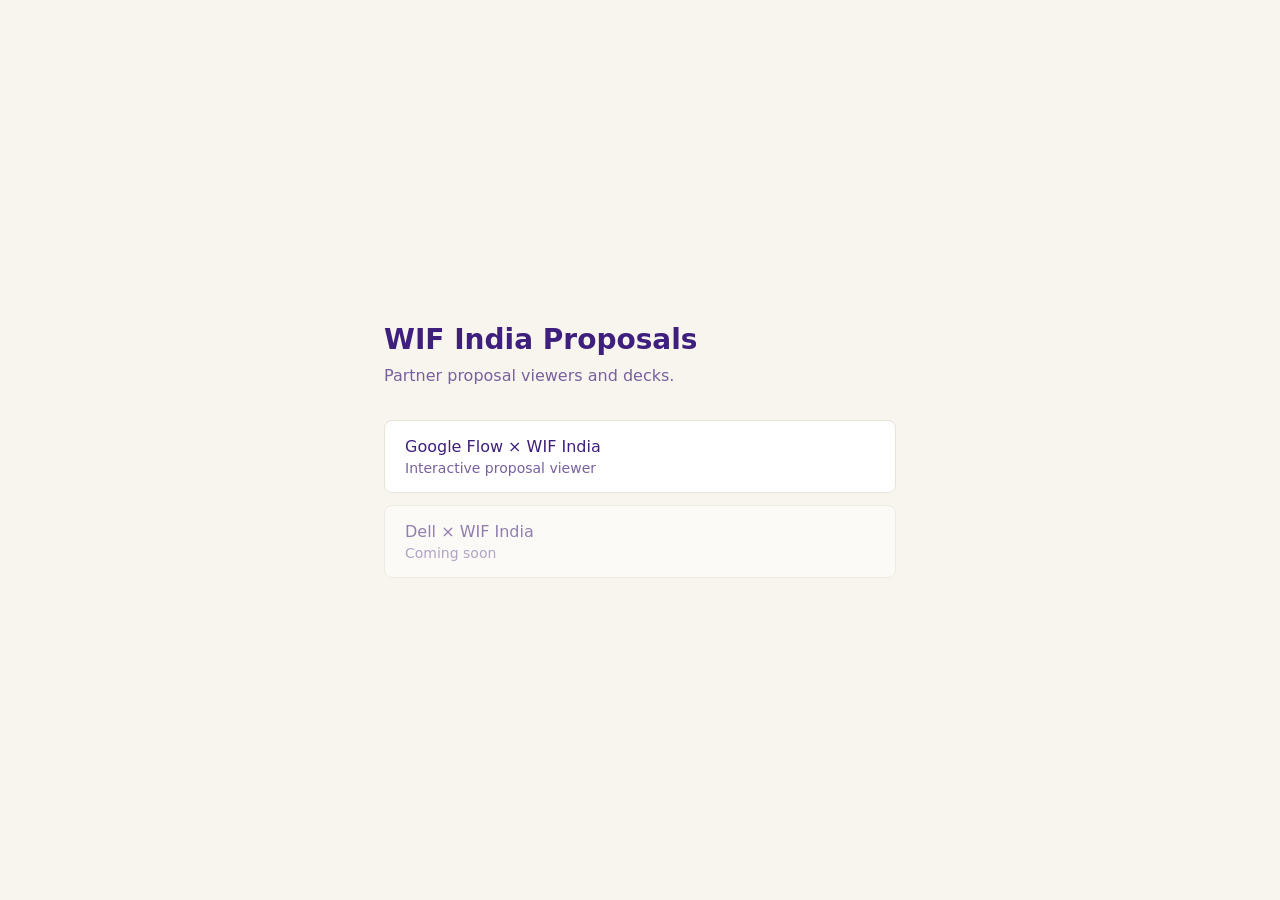
==== site/index.html @ 2edf4291 "Initialize WIF proposals monorepo with Vercel site layout. Single repo for shared templates, Dell sc" ====
<!DOCTYPE html>
<html lang="en">
<head>
  <meta charset="UTF-8">
  <meta name="viewport" content="width=device-width, initial-scale=1.0">
  <title>WIF India Proposals</title>
  <style>
    * { box-sizing: border-box; margin: 0; padding: 0; }
    body {
      font-family: system-ui, -apple-system, sans-serif;
      background: #f7f5ed;
      color: #3f1f7d;
      min-height: 100vh;
      display: flex;
      align-items: center;
      justify-content: center;
      padding: 2rem;
    }
    main {
      max-width: 32rem;
      width: 100%;
    }
    h1 {
      font-size: 1.75rem;
      font-weight: 600;
      margin-bottom: 0.5rem;
    }
    p {
      color: #78619f;
      margin-bottom: 2rem;
      line-height: 1.5;
    }
    ul { list-style: none; }
    li + li { margin-top: 0.75rem; }
    a {
      display: block;
      padding: 1rem 1.25rem;
      background: #fff;
      border: 1px solid #e8e4dc;
      border-radius: 8px;
      color: #3f1f7d;
      text-decoration: none;
      font-weight: 500;
      transition: border-color 0.15s, box-shadow 0.15s;
    }
    a:hover {
      border-color: #78619f;
      box-shadow: 0 2px 8px rgba(63, 31, 125, 0.08);
    }
    a span {
      display: block;
      font-size: 0.875rem;
      font-weight: 400;
      color: #78619f;
      margin-top: 0.25rem;
    }
    a.coming-soon {
      opacity: 0.55;
      pointer-events: none;
    }
  </style>
</head>
<body>
  <main>
    <h1>WIF India Proposals</h1>
    <p>Partner proposal viewers and decks.</p>
    <ul>
      <li>
        <a href="/google">
          Google Flow × WIF India
          <span>Interactive proposal viewer</span>
        </a>
      </li>
      <li>
        <a href="/dell" class="coming-soon">
          Dell × WIF India
          <span>Coming soon</span>
        </a>
      </li>
    </ul>
  </main>
</body>
</html>
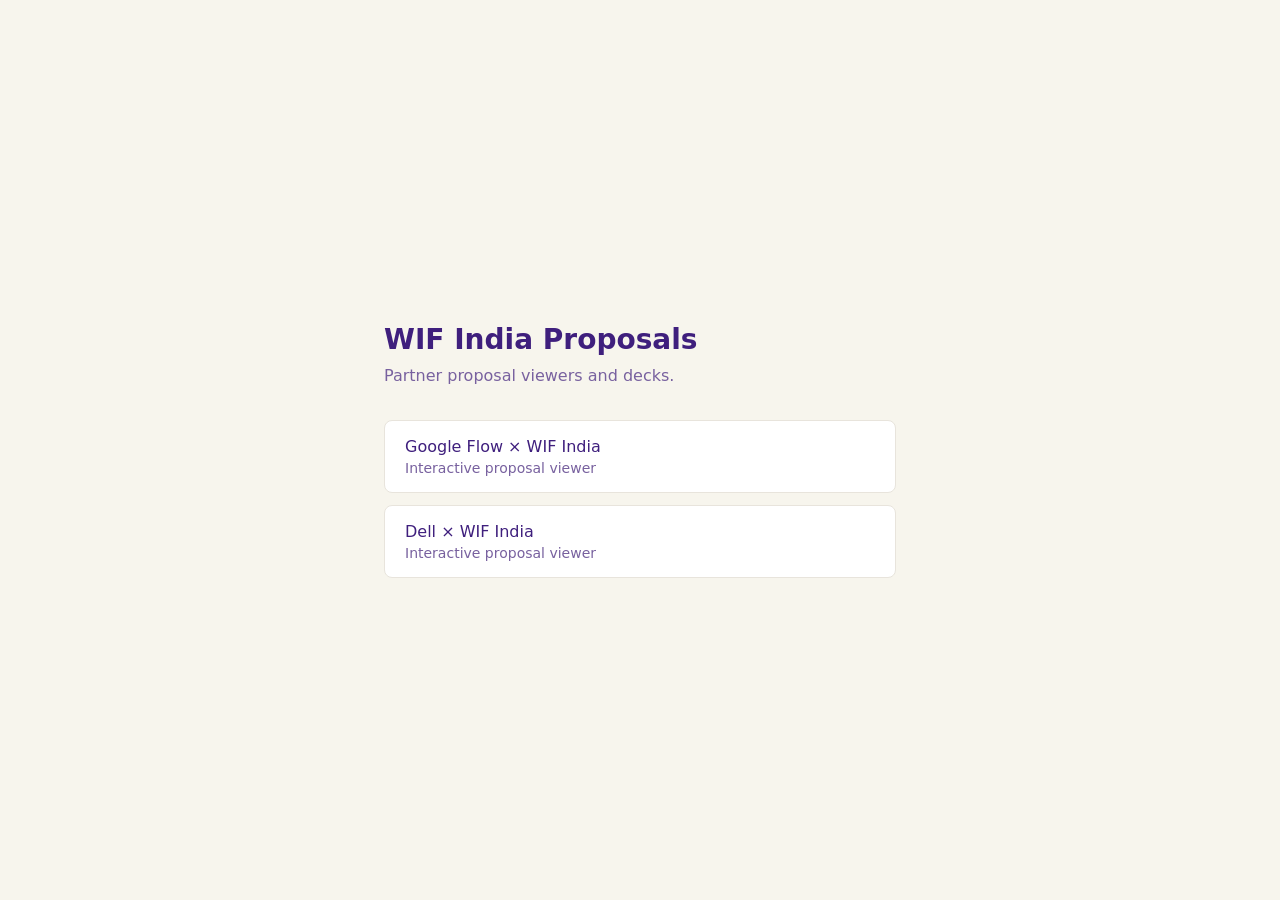
==== commit bba3234c: "Add Dell A4 proposal viewer at /dell. Mirror the Google viewer engine with a Dell-blue palette and 1" ====
--- a/site/index.html
+++ b/site/index.html
@@ -72,9 +72,9 @@
         </a>
       </li>
       <li>
-        <a href="/dell" class="coming-soon">
+        <a href="/dell">
           Dell × WIF India
-          <span>Coming soon</span>
+          <span>Interactive proposal viewer</span>
         </a>
       </li>
     </ul>
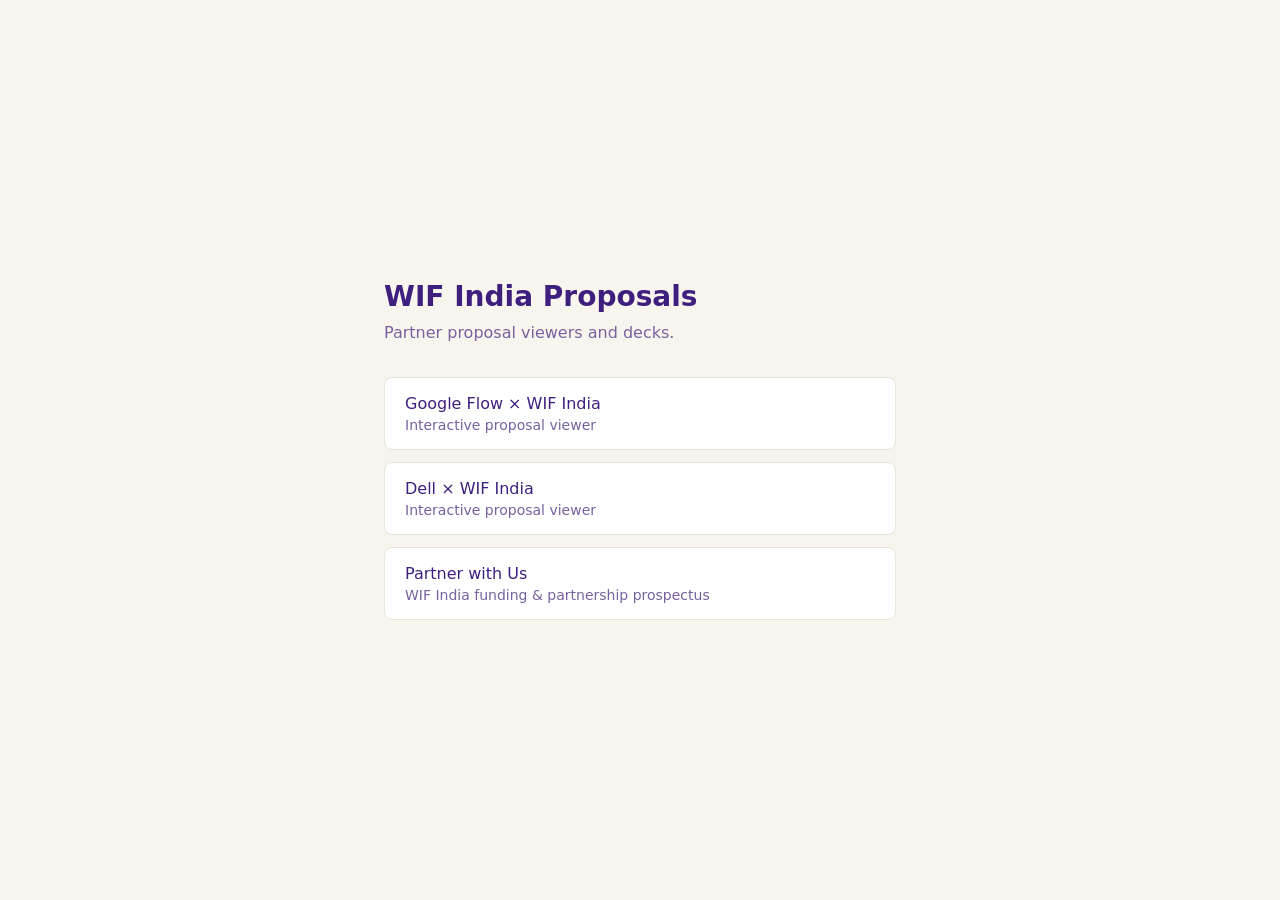
==== commit db0b396d: "Add Partner with Us prospectus viewer and ship site updates. Introduces the WIF India funding deck a" ====
--- a/site/index.html
+++ b/site/index.html
@@ -77,6 +77,12 @@
           <span>Interactive proposal viewer</span>
         </a>
       </li>
+      <li>
+        <a href="/partner">
+          Partner with Us
+          <span>WIF India funding &amp; partnership prospectus</span>
+        </a>
+      </li>
     </ul>
   </main>
 </body>
